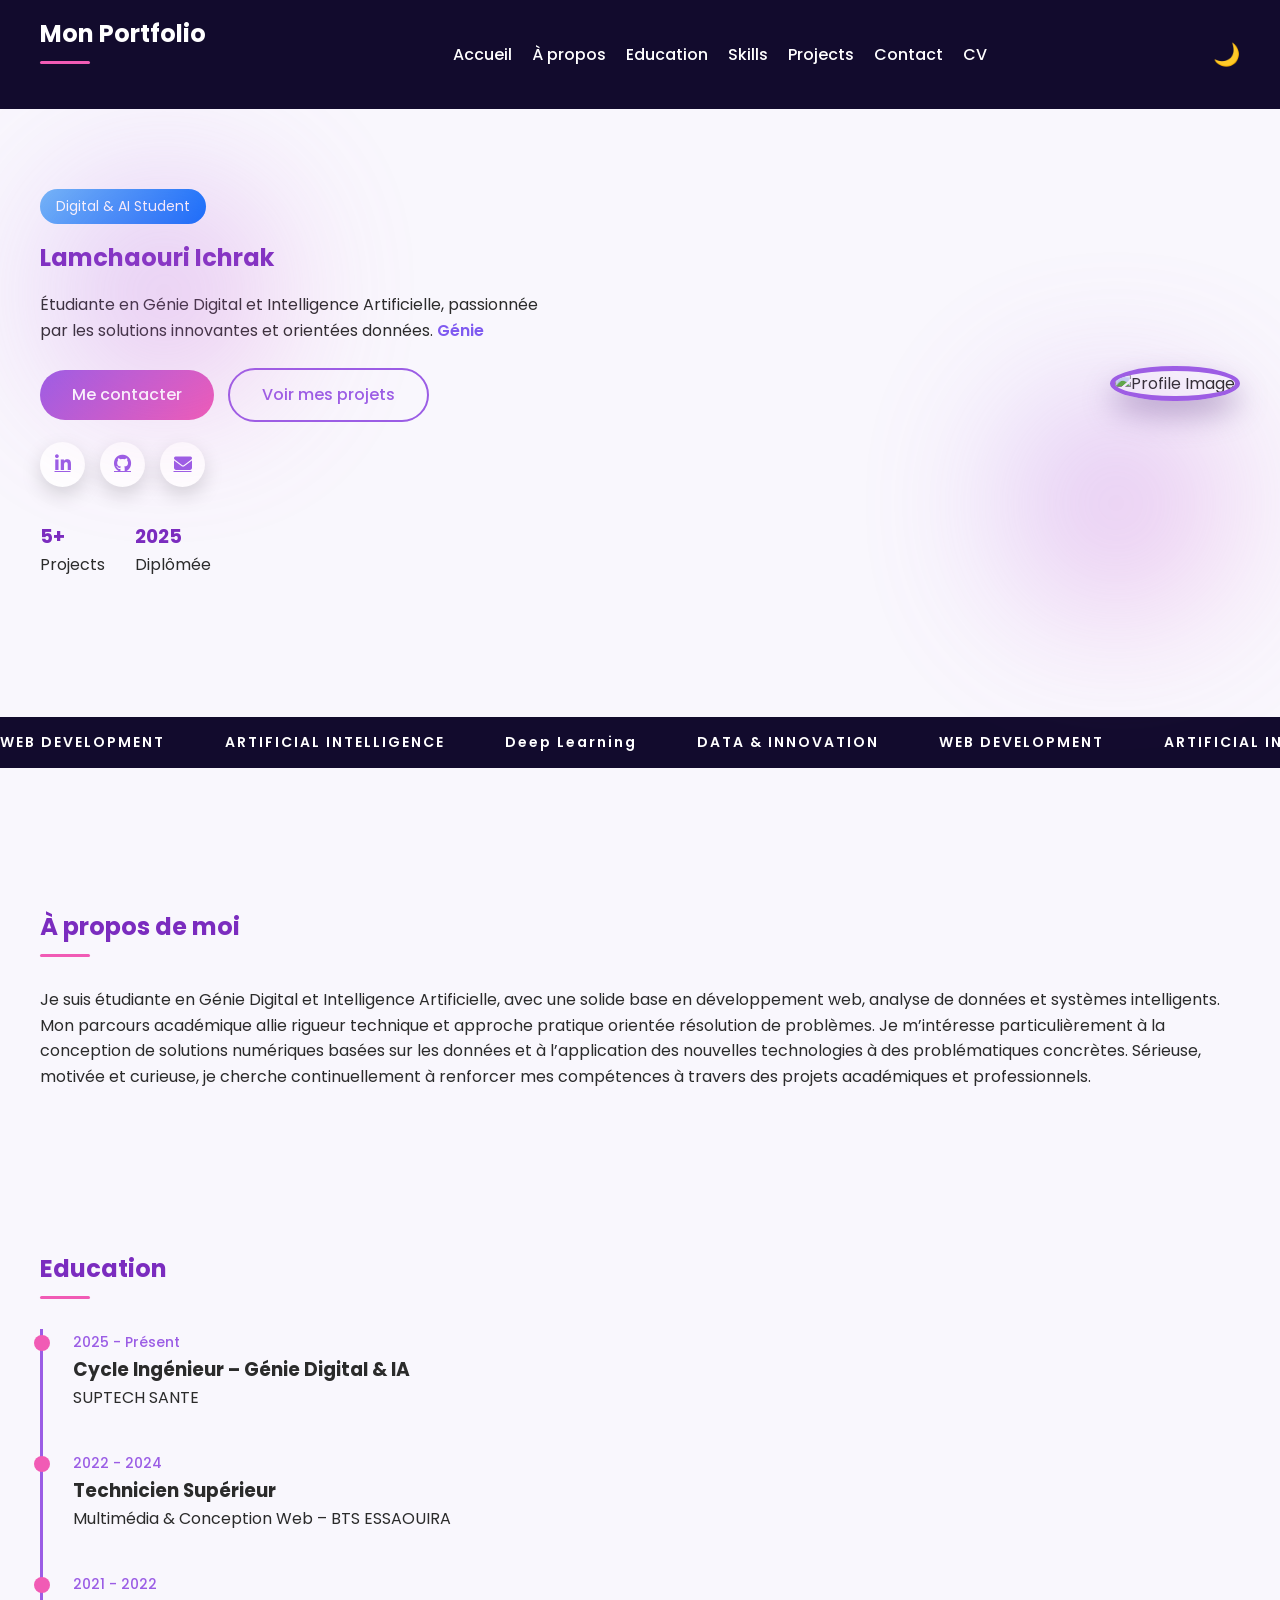
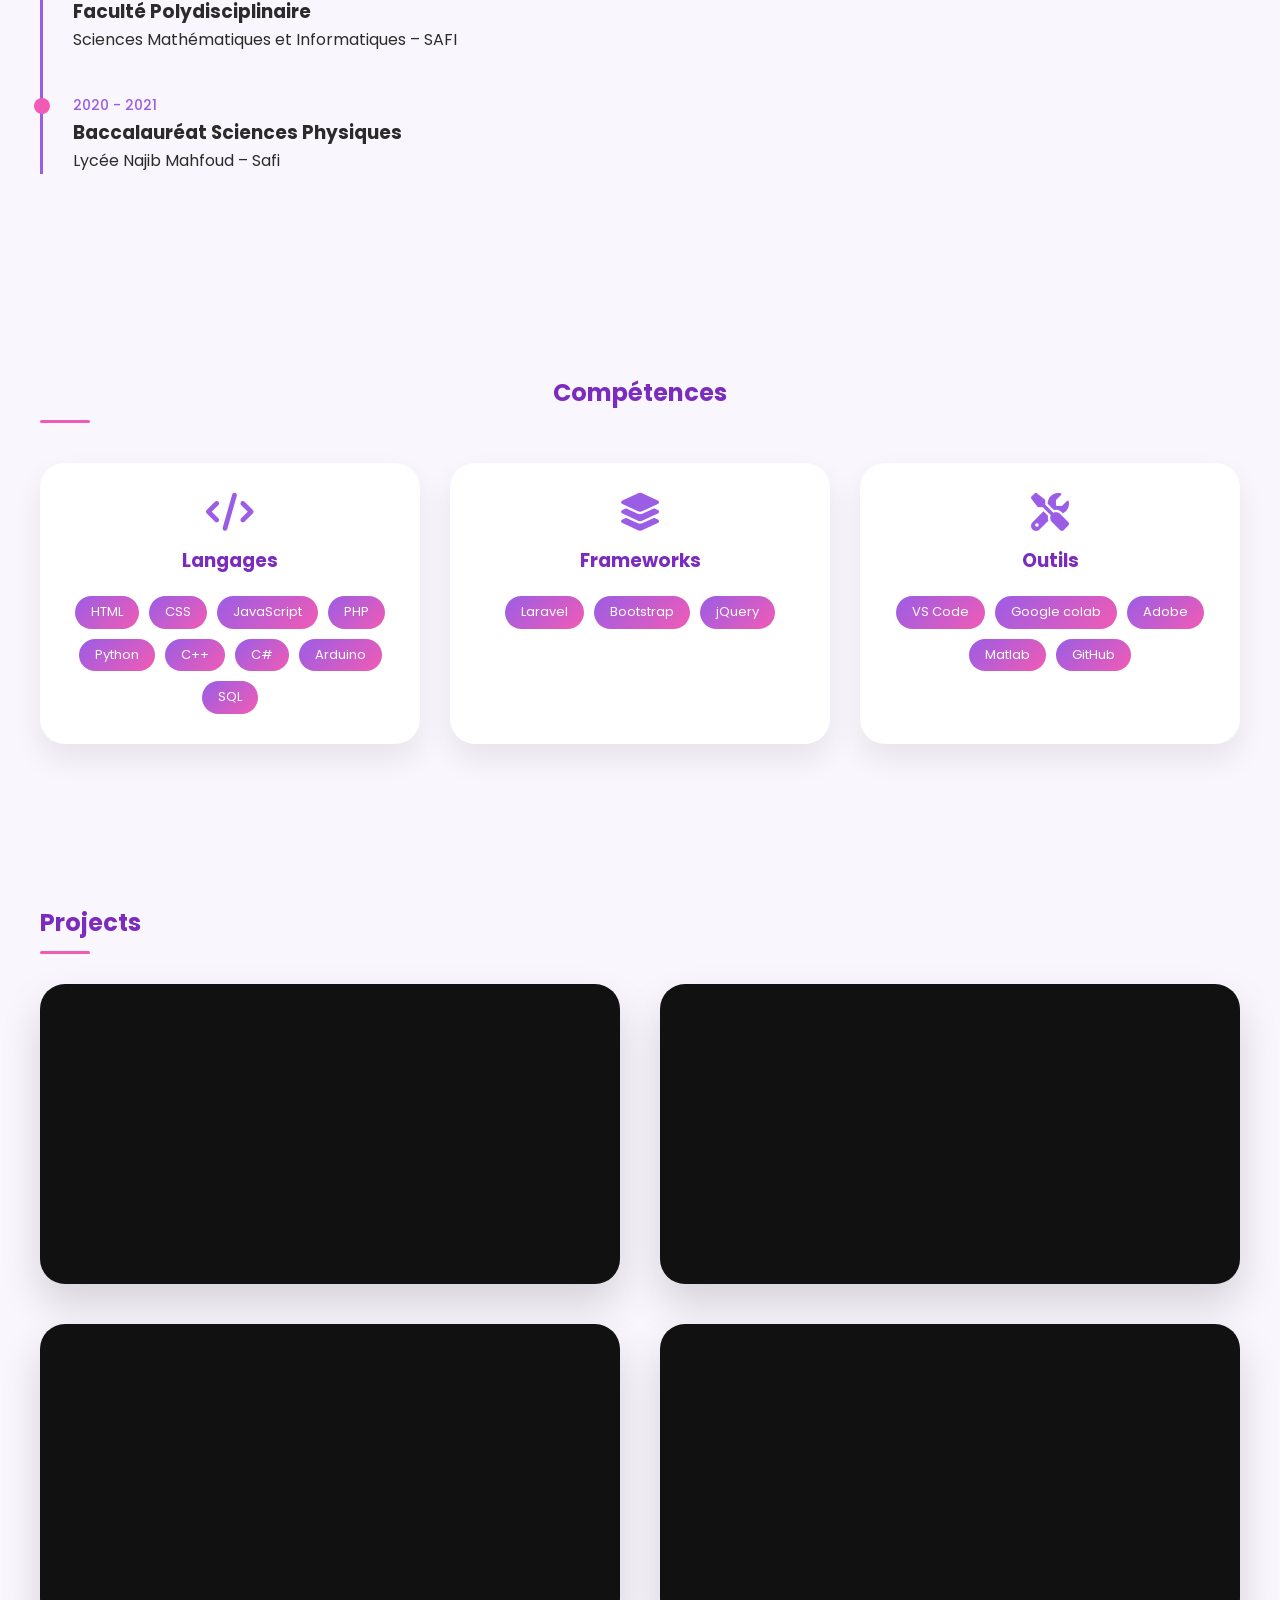
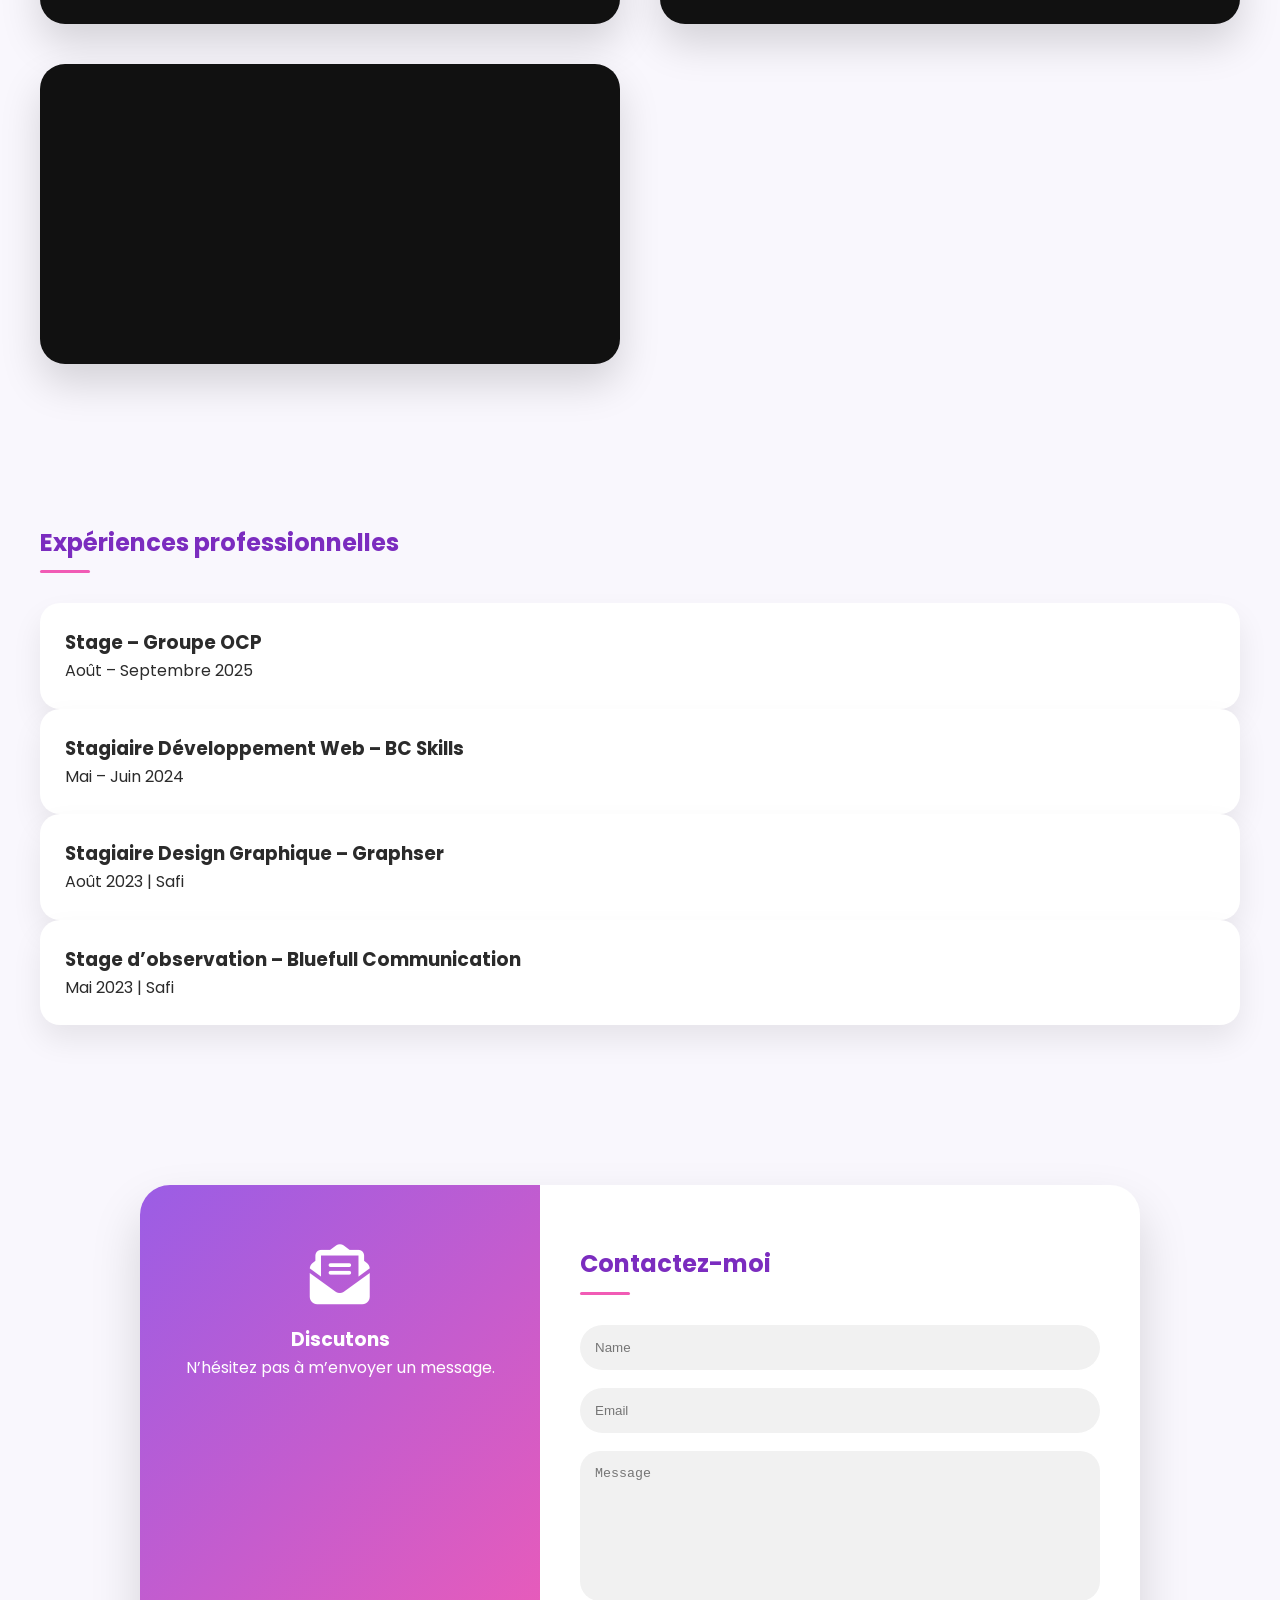
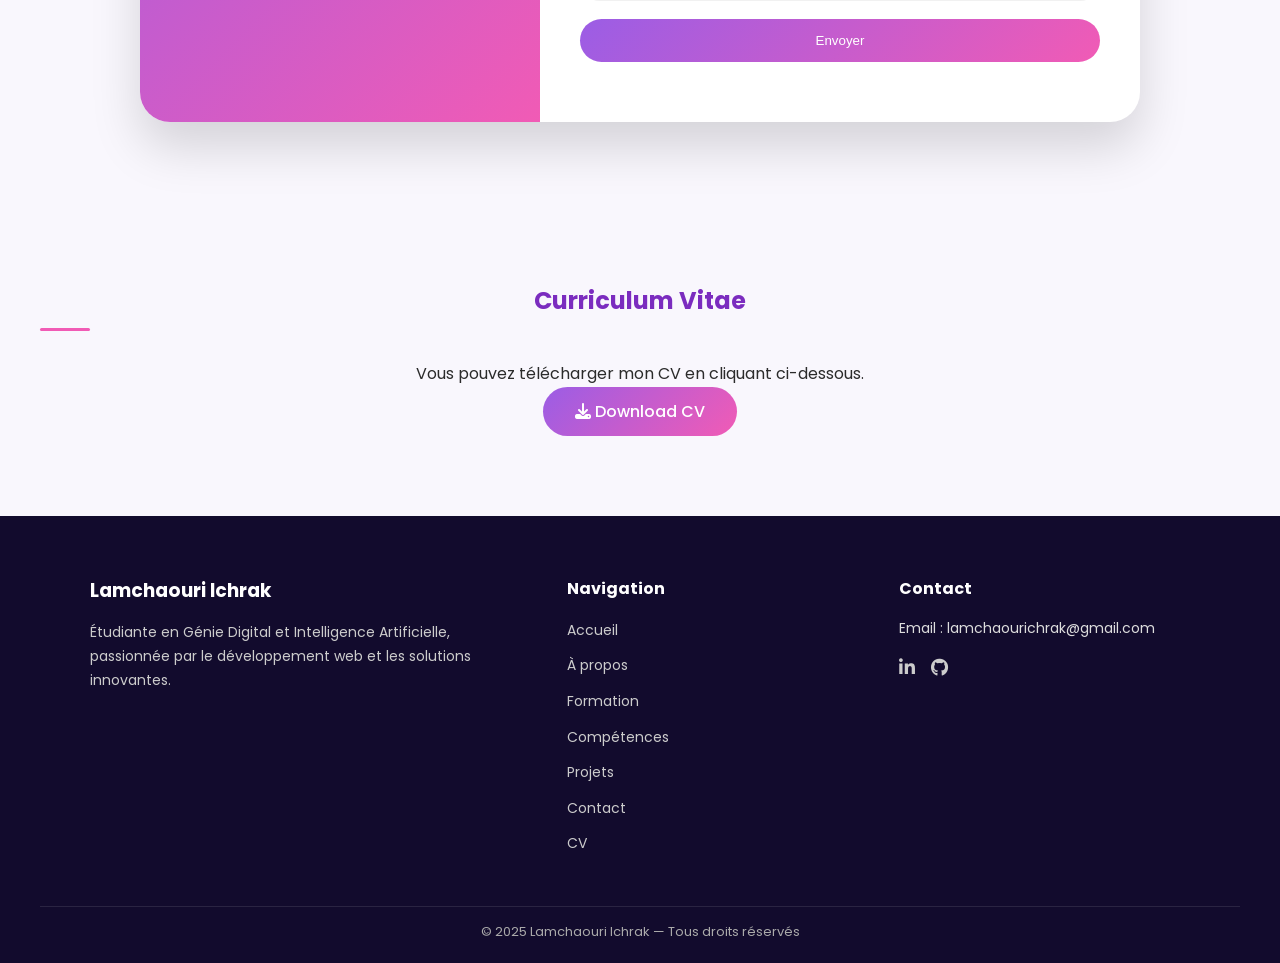
==== index.html @ ca6e7c21 "Add files via upload" ====
<!DOCTYPE html>
<html lang="en">
<head>
  <meta charset="UTF-8">
  <title>My Portfolio</title>

  <!-- Icons -->
  <link rel="stylesheet" href="https://cdnjs.cloudflare.com/ajax/libs/font-awesome/6.5.0/css/all.min.css">
  <link href="https://fonts.googleapis.com/css2?family=Poppins:wght@300;400;500;600&display=swap" rel="stylesheet">

  <!-- CSS -->
  <link rel="stylesheet" href="style.css">
</head>
<!-- LIGHTBOX -->
<div id="lightbox" class="lightbox">
  <div class="lightbox-content">

    <span class="close" onclick="closeLightbox()">×</span>

    <div class="nav left" onclick="prevImage()">❮</div>
    <img id="lightbox-img">
    <div class="nav right" onclick="nextImage()">❯</div>

  </div>
</div>

<body>

  <!-- NAVBAR -->
  <nav class="navbar">
    <h2 class="logo">Mon Portfolio</h2>
    <ul>
      <li><a href="#home">Accueil</a></li>
      <li><a href="#about">À propos</a></li>
      <li><a href="#education">Education</a></li>
      <li><a href="#skills">Skills</a></li>
      <li><a href="#projects">Projects</a></li>
      <li><a href="#contact">Contact</a></li>
      <li><a href="#cv">CV</a></li>

    </ul>
    <button id="theme-toggle" class="theme-btn">🌙</button>
  </nav>


  <!-- HOME -->

 <section id="home" class="home fade-in">
  <div class="home-text">
    <span class="badge">Digital & AI Student</span>
    <h1>Lamchaouri Ichrak</h1>
    <p>
      Étudiante en Génie Digital et Intelligence Artificielle,
      passionnée par les solutions innovantes et orientées données. 
       <span id="typing"></span>

    </p>

    <div class="home-actions">
      <a href="#contact" class="btn">Me contacter</a>
      <a href="#projects" class="btn outline">Voir mes projets</a>
    </div>
   


    <div class="home-socials">
  <a href="https://www.linkedin.com/in/ichrak-lamchaouri" target="_blank">
    <i class="fab fa-linkedin-in"></i>
  </a>
  <a href="https://github.com/USERNAME" target="_blank">
    <i class="fab fa-github"></i>
  </a>
  <a href="mailto:nonaleona65@gmail.com">
    <i class="fa-solid fa-envelope"></i>
  </a>

  <div class="bg-shape one"></div>
<div class="bg-shape two"></div>

</div>


 <div class="home-stats">
      <div>
        <h3 id="projectsCount">0</h3>
        <span>Projects</span>
      </div>
     
      <div>
        <h3 id="diplomaYear">—</h3>
        <span>Diplômée</span>
      </div>
    </div>
  </div>

  <div class="home-img">
    <img src="meee.jpeg" alt="Profile Image">
  </div>
</section>
 
<!-- SEPARATOR -->
<div class="section-separator">
  <div class="separator-track">
    <span>WEB DEVELOPMENT</span>
    <span>ARTIFICIAL INTELLIGENCE</span>
    <span>Deep Learning</span>
    <span>DATA & INNOVATION</span>

    <span>WEB DEVELOPMENT</span>
    <span>ARTIFICIAL INTELLIGENCE</span>
    <span>Deep Learning</span>
    <span>DATA & INNOVATION</span>
  </div>
</div>



  <!-- ABOUT -->
  <section id="about" class="fade-in">
    <h2>À propos de moi</h2>
    <p>
      Je suis étudiante en Génie Digital et Intelligence Artificielle,
       avec une solide base en développement web, analyse de données et
        systèmes intelligents. Mon parcours académique allie rigueur technique 
        et approche pratique orientée résolution de problèmes.
     Je m’intéresse particulièrement à la conception de solutions numériques 
     basées sur les données et à l’application des nouvelles technologies à des
      problématiques concrètes. Sérieuse, motivée et curieuse, je cherche 
      continuellement à renforcer mes compétences à travers des projets académiques et professionnels.
    </p>
  </section>

   <!-- education -->
<section id="education" class="fade-in">
  <h2>Education</h2>

  <div class="timeline">
    <div class="timeline-item">
      <span class="time">2025 - Présent</span>
      <h3>Cycle Ingénieur – Génie Digital & IA</h3>
      <p>  SUPTECH SANTE</p>
    </div>

    <div class="timeline-item">
      <span class="time">2022 - 2024</span>
      <h3>Technicien Supérieur</h3>
      <p>Multimédia & Conception Web – BTS ESSAOUIRA</p>
    </div>

    <div class="timeline-item">
      <span class="time">2021 - 2022</span>
      <h3>Faculté Polydisciplinaire</h3>
      <p>Sciences Mathématiques et Informatiques – SAFI</p>
    </div>

    <div class="timeline-item">
      <span class="time">2020 - 2021</span>
      <h3>Baccalauréat Sciences Physiques</h3>
      <p>Lycée Najib Mahfoud – Safi</p>
    </div>
  </div>
</section>

 <!-- skills -->

 <section id="skills" class="fade-in skills-section">
  <h2>Compétences</h2>

  <div class="skills-grid">

    <!-- LANGUAGES -->
    <div class="skill-card">
      <i class="fa-solid fa-code"></i>
      <h3>Langages</h3>
      <div class="skill-tags">
        <span>HTML</span>
        <span>CSS</span>
        <span>JavaScript</span>
        <span>PHP</span>
        <span>Python</span>
        <span>C++</span>
        <span>C#</span>
        <span>Arduino</span>
        <span>SQL</span>
        

      </div>
    </div>

    <!-- FRAMEWORKS -->
    <div class="skill-card">
      <i class="fa-solid fa-layer-group"></i>
      <h3>Frameworks</h3>
      <div class="skill-tags">
        <span>Laravel</span>
        <span>Bootstrap</span>
        <span>jQuery</span>
      </div>
    </div>

    <!-- TOOLS -->
    <div class="skill-card">
      <i class="fa-solid fa-screwdriver-wrench"></i>
      <h3>Outils</h3>
      <div class="skill-tags">
        <span>VS Code</span>
        <span>Google colab</span>
        <span>Adobe</span>
        <span>Matlab</span>
        <span>GitHub</span>
      </div>
    </div>


  </div>
</section>




  <!-- PROJECTS -->
<section id="projects" class="fade-in">
  <h2>Projects</h2>

  <div class="projects-grid">

    <!-- PROJECT 1 -->
    <div class="project-card-img" style="background-image: url('po1.PNG');">
      <div class="project-overlay">
        <div class="project-desc">
          <h3>Portfolio Website</h3>
          <p>Site personnel pour présenter mes projets et compétences.</p>
        </div>


    <button onclick="openLightbox([
  'po2.PNG',
  'po3.PNG',
  'po4.PNG',
  'po5.PNG',
  'po6.PNG',
  'po7.PNG',
  'po8.PNG',
   'po9.PNG'
])">Savoir plus</button>
        <div class="project-tech">
          <span>HTML</span><span>CSS</span><span>JavaScript</span>
        </div>
      </div>
    </div>

    <!-- PROJECT 2 -->
    <div class="project-card-img" style="background-image: url('zo1.PNG');">
      <div class="project-overlay">
        <div class="project-desc">
          <h3>site web pour Espace pro-animaux</h3>
          <p>Developpement d’un site web pour Espace pro-animaux.</p>
        </div>


    <button onclick="openLightbox([
  'logo-zoocare-A4.png',
  'carte visite.png',
  'photo1719321202.jpg',
  'panier1.jpg',
  'panier2.jpg',
  'panier3.jpg',
  'zo2.PNG',
  'zo3.PNG',
  'zo4.PNG',
  'zo5.PNG',
  'zo6.PNG',
  'zo7.PNG',
  'zo8.PNG',
  'zo9.PNG',
  'zo10.PNG',
 
])">Savoir plus</button>
        <div class="project-tech">
          <span>JavaScript</span><span>HTML</span><span>CSS</span><span>SQL</span>
        </div>
      </div>
    </div>

   <!-- PROJECT 3 -->
<div class="project-card-img" style="background-image: url('home1.JPG');">

  <div class="project-overlay">
    <div class="project-desc">
      <h3>Site Web de Poterie</h3>
      <p>Site e-commerce artisanal développé lors d’un stage.</p>
    </div>

    <button onclick="openLightbox([
  'home5.JPG',
  'cart.JPG',
  'home3.JPG',
  'about2.JPG',
  'p3.JPG'
])">Savoir plus</button>

    <div class="project-tech">
      <span>HTML</span><span>CSS</span><span>JavaScript</span>
      <span>Laravel</span><span>MySQL</span><span>Bootstrap</span>
    </div>
  </div>

  

</div>
  <!-- PROJECT 5 -->
    <div class="project-card-img" style="background-image: url('addd.jpg');">
      <div class="project-overlay">
        <div class="project-desc">
          <h3>AI Project</h3>
          <p>Classification de la Maladie d’Alzheimer à l’aide du Deep Learning</p>
        </div>

          <button onclick="openLightbox([
  '4.PNG',
  'ad2.png',
  'ad3.jpg',
  '41.PNG',
  '43.PNG',
    '50.PNG',


])">Savoir plus</button>

        <div class="project-tech">
          <span>Python</span><span>TensorFlow</span><span>Keras</span><span>ResNet50</span>
          <span>Google Colab</span>
        </div>
      </div>
    </div>



    <!-- PROJECT 4 -->
    <div class="project-card-img" style="background-image: url('WhatsApp Image 2026-01-02 at 20.21.33.jpeg');">
      <div class="project-overlay">
        <div class="project-desc">
          <h3>Site web skin-care </h3>
          <p>Création de supports visuels et branding.</p>
        </div>


    <button onclick="openLightbox([
  'WhatsApp Image 2026-01-02 at 20.22.42.jpeg',
  'WhatsApp Image 2026-01-02 at 20.23.20.jpeg'
])">Savoir plus</button>
        <div class="project-tech">
          <span>HTML</span><span>CSS</span><span>JavaScript</span><span>SQL</span><span>PHP</span>
        </div>
      </div>
    </div>

  

</section>




<!-- EXPERIENCE -->
<section id="experience" class="fade-in">
  <h2>Expériences professionnelles</h2>

  <div class="project-card">
    <h3>Stage – Groupe OCP</h3>
    <span>Août – Septembre 2025</span>
  </div>

  <div class="project-card">
    <h3>Stagiaire Développement Web – BC Skills</h3>
    <span>Mai – Juin 2024</span>
  </div>

  <div class="project-card">
    <h3>Stagiaire Design Graphique – Graphser</h3>
    <span>Août 2023 | Safi</span>
  </div>

  <div class="project-card">
    <h3>Stage d’observation – Bluefull Communication</h3>
    <span>Mai 2023 | Safi</span>
  </div>
</section>




  <!-- CONTACT -->
<section id="contact" class="fade-in contact-wrapper">
  <div class="contact-card">

    <!-- LEFT SIDE -->
    <div class="contact-left">
      <i class="fa-solid fa-envelope-open-text"></i>
      <h3>Discutons</h3>
      <p>N’hésitez pas à m’envoyer un message.</p>
    </div>

    <!-- RIGHT SIDE -->
    <div class="contact-right">
      <h2>Contactez-moi</h2>

      <form id="contactForm">
        <input type="text" placeholder="Name" required>
        <input type="email" placeholder="Email" required>
        <textarea placeholder="Message" required></textarea>
        <button type="submit">Envoyer</button>
      </form>
    </div>

  </div>
</section>

<!-- CUSTOM ALERT -->
<div id="customAlert" class="alert-overlay">
  <div class="alert-box">
    <i class="fa-solid fa-circle-check"></i>
    <h3>Message envoyé</h3>
    <p>Votre message a été envoyé avec succès.</p>
    <button id="closeAlert">OK</button>
  </div>
</div>

<!-- CV -->
<section id="cv" class="fade-in cv-section">
  <h2>Curriculum Vitae</h2>
  <p>Vous pouvez télécharger mon CV en cliquant ci-dessous.</p>

  <a href="lamchaouri-1.pdf" download class="btn">
    <i class="fa-solid fa-download"></i> Download CV
  </a>
</section>


<footer class="footer">
  <div class="footer-container">

    <!-- LEFT -->
    <div class="footer-about">
      <h3>Lamchaouri Ichrak</h3>
      <p>
        Étudiante en Génie Digital et Intelligence Artificielle,
        passionnée par le développement web et les solutions innovantes.
      </p>
    </div>

    <!-- CENTER : NAV LINKS -->
    <div class="footer-links">
      <h4>Navigation</h4>
      <ul>
        <li><a href="#home">Accueil</a></li>
        <li><a href="#about">À propos</a></li>
        <li><a href="#education">Formation</a></li>
        <li><a href="#skills">Compétences</a></li>
        <li><a href="#projects">Projets</a></li>
        <li><a href="#contact">Contact</a></li>
        <li><a href="#cv">CV</a></li>
      </ul>
    </div>

    <!-- RIGHT -->
    <div class="footer-contact">
      <h4>Contact</h4>
      <p>Email : lamchaourichrak@gmail.com</p>

      <div class="footer-socials">
        <a href="https://www.linkedin.com/in/ichrak-lamchaouri"><i class="fab fa-linkedin-in"></i></a>
        <a href="#"><i class="fab fa-github"></i></a>
      </div>
    </div>

  </div>

  <div class="footer-bottom">
    <p>© 2025 Lamchaouri Ichrak — Tous droits réservés</p>
  </div>
</footer>




  <script src="script.js"></script>
</body>
</html>
---- style.css ----
:root {
  --purple: #9b5de5;
  --dark-purple: #7b2cbf;
  --pink: #f15bb5;
  --bg: #f9f7fd;
  --card: #ffffff;
  --text: #2b2b2b;
}
body.dark {
  --bg: #1d1831;
  --card: #251f3f;
  --text: #eae6ff;
  --purple: #b692ff;
  --dark-purple: #c6bfe0;
  --pink: #cf75b6;
}

.theme-btn {
  background: transparent;
  border: none;
  font-size: 22px;
  cursor: pointer;
  color: white;
  transition: transform 0.3s;
}

.theme-btn:hover {
  transform: rotate(20deg);
}


/* RESET */
* {
  margin: 0;
  padding: 0;
  box-sizing: border-box;
}

body {
  font-family: 'Poppins', sans-serif;
  background-color: var(--bg);
  color: var(--text);
  line-height: 1.6;
   transition: background-color 0.4s, color 0.4s;
}

/* NAVBAR */
.navbar {
  position: sticky;
  top: 0;
  z-index: 100;
  background: #120b2d;
  display: flex;
  justify-content: space-between;
  align-items: center;
  padding: 15px 40px;
}

.logo {
  color: white;
}

.navbar ul {
  list-style: none;
  display: flex;
}

.navbar li {
  margin-left: 20px;
}

.navbar a {
  color: white;
  text-decoration: none;
  font-weight: 500;
  position: relative;
}

.navbar a::after {
  content: "";
  position: absolute;
  left: 0;
  bottom: -6px;
  width: 0;
  height: 2px;
  background: var(--pink);
  transition: 0.3s;
}

.navbar a:hover::after {
  width: 100%;
}

/* SECTIONS */
section {
  padding: 80px 40px;
  margin: auto;
  max-width: 1300px;

}

h2 {
  color: var(--dark-purple);
  margin-bottom: 30px;
}

h2::after {
  content: "";
  width: 50px;
  height: 3px;
  background: var(--pink);
  display: block;
  margin-top: 8px;
  border-radius: 10px;
}

/* HOME */
.home {
  display: flex;
  align-items: center;
  justify-content: space-between;
  gap: 50px;
}


.badge {
  display: inline-block;
  padding: 6px 16px;
  border-radius: 20px;
  background: linear-gradient(135deg, #74b8f8, #006eff);
  color: #fff;
  font-size: 14px;
  margin-bottom: 15px;
  animation: pulse 2s infinite;
}

.home-text h1 {
  color: var(--dark-purple);
  margin-bottom: 15px;
}

.home-text p {
  max-width: 500px;
}

.home-actions {
  margin-top: 25px;
}

.btn {
  display: inline-block;
  padding: 12px 32px;
  background: linear-gradient(135deg, var(--purple), var(--pink));
  color: white;
  border-radius: 30px;
  text-decoration: none;
  font-weight: 500;
  transition: 0.3s;
}

.btn:hover {
  opacity: 0.9;
}

.btn.outline {
  background: transparent;
  border: 2px solid var(--purple);
  color: var(--purple);
  margin-left: 10px;
}

.home-stats {
  display: flex;
  gap: 30px;
  margin-top: 35px;
}

.home-stats h3 {
  color: var(--dark-purple);
}

.home-img img {
  width: 300px;
  border-radius: 50%;
  border: 5px solid var(--purple);
  box-shadow: 0 15px 30px rgba(94, 62, 133, 0.4);
}



@keyframes pulse {
  0% { box-shadow: 0 0 0 0 rgba(127,90,240,0.6); }
  100% { box-shadow: 0 0 0 12px rgba(127,90,240,0); }
}

#typing {
  color: #7f5af0;
  font-weight: 600;
}


.bg-shape {
  position: absolute;
  width: 200px;
  height: 200px;
  background: linear-gradient(135deg, #7f5af0, #ff6ac1);
  border-radius: 50%;
  filter: blur(80px);
  opacity: 0.4;
  animation: float 6s ease-in-out infinite;
}

.bg-shape.one {
  top: 15%;
  left: 5%;
}

.bg-shape.two {
  bottom: 10%;
  right: 5%;
}

@keyframes float {
  0% { transform: translateY(0); }
  50% { transform: translateY(-20px); }
  100% { transform: translateY(0); }
}




.section-separator {
  width: 100%;
  overflow: hidden;
  background: #120b2d;
  padding: 14px 0;
  margin: 60px 0;
}

.separator-track {
  display: flex;
  gap: 60px;
  width: max-content;
  animation: scrollText 18s linear infinite;
}

.separator-track span {
  color: #fff;
  font-weight: 600;
  letter-spacing: 2px;
  font-size: 14px;
  white-space: nowrap;
}

@keyframes scrollText {
  from {
    transform: translateX(0);
  }
  to {
    transform: translateX(-50%);
  }
}



/* HOME SOCIALS */
.home-socials {
  display: flex;
  gap: 15px;
  margin: 20px 0 30px;
}

.home-socials a {
  width: 45px;
  height: 45px;
  background: white;
  color: var(--purple);
  display: flex;
  align-items: center;
  justify-content: center;
  border-radius: 50%;
  font-size: 18px;
  box-shadow: 0 8px 20px rgba(0,0,0,0.15);
  transition: 0.3s ease;
}

.home-socials a:hover {
  background: linear-gradient(135deg, var(--purple), var(--pink));
  color: white;
  transform: translateY(-5px);
}


/* TIMELINE (EDUCATION) */
.timeline {
  border-left: 3px solid var(--purple);
  padding-left: 30px;
}

.timeline-item {
  margin-bottom: 40px;
  position: relative;
}

.timeline-item::before {
  content: "";
  position: absolute;
  left: -39px;
  top: 6px;
  width: 16px;
  height: 16px;
  background: var(--pink);
  border-radius: 50%;
}

.time {
  font-size: 14px;
  color: var(--purple);
  font-weight: 500;
}

/* SKILLS */
.skill {
  margin-bottom: 25px;
}

.skill span {
  font-weight: 500;
}

.bar {
  background: #eee;
  height: 12px;
  border-radius: 20px;
  overflow: hidden;
  margin-top: 8px;
}

.progress {
  height: 100%;
  background: linear-gradient(135deg, var(--purple), var(--pink));
}

.progress.html { width: 90%; }
.progress.css { width: 85%; }
.progress.js { width: 70%; }







/* LIGHTBOX */
.lightbox {
  position: fixed;
  inset: 0;
  background: rgba(0,0,0,0.8);
  display: none;
  justify-content: center;
  align-items: center;
  z-index: 9999;
}

.lightbox * {
  pointer-events: auto;
}

.lightbox-content {
  background: transparent;
  position: fixed;
}

.lightbox img {
  max-width: 70vw;     
  max-height: 70vh;
  border-radius: 12px;
}

.lightbox .close {
  position: absolute;
  top: -90px;
  right: 0;
  font-size: 60px;
  color: #fff;
  cursor: pointer;
}

.lightbox .nav {
  position: absolute;
  top: 50%;
  transform: translateY(-50%);
  font-size: 60px;
  color: #fff;
  cursor: pointer;
  user-select: none;
}

.lightbox .nav.left { left: -80px; }
.lightbox .nav.right { right: -80px; }




/* SKILLS MODERN */
.skills-section {
  text-align: center;
}

.skills-grid {
  display: grid;
  grid-template-columns: repeat(auto-fit, minmax(220px, 1fr));
  gap: 30px;
  margin-top: 40px;
}

.skill-card {
  background: white;
  padding: 30px 25px;
  border-radius: 25px;
  box-shadow: 0 15px 30px rgba(0,0,0,0.08);
  transition: 0.3s ease;
}

.skill-card:hover {
  transform: translateY(-10px);
  box-shadow: 0 20px 40px rgba(155,93,229,0.25);
}

.skill-card i {
  font-size: 38px;
  color: var(--purple);
  margin-bottom: 15px;
}

.skill-card h3 {
  margin-bottom: 20px;
  color: var(--dark-purple);
}

.skill-tags {
  display: flex;
  flex-wrap: wrap;
  justify-content: center;
  gap: 10px;
}

.skill-tags span {
  background: linear-gradient(135deg, var(--purple), var(--pink));
  color: white;
  padding: 6px 16px;
  border-radius: 20px;
  font-size: 13px;
}










/* PROJECTS */
.projects-grid {
  display: grid;
  grid-template-columns: repeat(auto-fit, minmax(250px, 1fr));
  gap: 25px;
}

.project-card {
  background: var(--card);
  padding: 25px;
  border-radius: 20px;
  box-shadow: 0 15px 30px rgba(0,0,0,0.08);
  transition: 0.3s;
}

.project-card:hover {
  transform: translateY(-10px);
  box-shadow: 0 20px 35px rgba(155,93,229,0.35);
}

/* CONTACT */
.contact-wrapper {
  display: flex;
  justify-content: center;
}

.contact-card {
  display: flex;
  width: 100%;
  max-width: 1000px;
  background: white;
  border-radius: 30px;
  overflow: hidden;
  box-shadow: 0 25px 50px rgba(0,0,0,0.15);
}

.contact-left {
  width: 40%;
  background: linear-gradient(135deg, var(--purple), var(--pink));
  color: white;
  padding: 60px 30px;
  text-align: center;
}

.contact-left i {
  font-size: 60px;
  margin-bottom: 20px;
}

.contact-right {
  width: 60%;
  padding: 60px 40px;
}

.contact-right form {
  display: flex;
  flex-direction: column;
}

.contact-right input,
.contact-right textarea {
  margin-bottom: 18px;
  padding: 15px;
  border-radius: 30px;
  border: none;
  background: #f1f1f1;
  outline: none;
}

.contact-right textarea {
  height: 150px;
  resize: none;
  border-radius: 20px;
}

.contact-right button {
  background: linear-gradient(135deg, var(--purple), var(--pink));
  color: white;
  border: none;
  padding: 14px;
  border-radius: 30px;
  cursor: pointer;
}

/* ALERT */
.alert-overlay {
  position: fixed;
  inset: 0;
  background: rgba(20,10,40,0.8);
  display: flex;
  justify-content: center;
  align-items: center;
  visibility: hidden;
  opacity: 0;
  transition: 0.3s;
}

.alert-overlay.show {
  visibility: visible;
  opacity: 1;
}

.alert-box {
  background: white;
  padding: 40px;
  border-radius: 25px;
  text-align: center;
  animation: scaleUp 0.4s ease;
}

@keyframes scaleUp {
  from { transform: scale(0.7); opacity: 0; }
  to { transform: scale(1); opacity: 1; }
}

/* CV */
.cv-section {
  text-align: center;
}

/* FOOTER */
/* FOOTER */
.footer {
  background: #120b2d;
  color: #ddd;
  padding: 60px 40px 20px;
}

.footer-container {
  max-width: 1100px;
  margin: auto;
  display: grid;
  grid-template-columns: 1.5fr 1fr 1fr;
  gap: 40px;
}

/* LEFT */
.footer-about h3 {
  color: white;
  margin-bottom: 15px;
}

.footer-about p {
  font-size: 14px;
  line-height: 1.7;
  color: #ccc;
}

/* LINKS */
.footer-links h4,
.footer-contact h4 {
  color: white;
  margin-bottom: 15px;
}

.footer-links ul {
  list-style: none;
}

.footer-links li {
  margin-bottom: 10px;
}

.footer-links a {
  color: #ccc;
  text-decoration: none;
  font-size: 14px;
  transition: 0.3s;
}

.footer-links a:hover {
  color: var(--pink);
}

/* CONTACT */
.footer-contact p {
  font-size: 14px;
  margin-bottom: 15px;
}

.footer-socials a {
  display: inline-block;
  margin-right: 12px;
  font-size: 18px;
  color: #ccc;
  transition: 0.3s;
}

.footer-socials a:hover {
  color: var(--pink);
}

/* BOTTOM */
.footer-bottom {
  border-top: 1px solid rgba(255,255,255,0.1);
  margin-top: 40px;
  padding-top: 15px;
  text-align: center;
  font-size: 13px;
  color: #aaa;
}

/* RESPONSIVE */
@media (max-width: 768px) {
  .footer-container {
    grid-template-columns: 1fr;
    text-align: center;
  }

  .footer-socials {
    margin-top: 10px;
  }
}

/* FADE */
.fade-in {
  opacity: 0;
  transform: translateY(30px);
  transition: 1s;
}

.fade-in.show {
  opacity: 1;
  transform: translateY(0);
}


/* PROJECTS WITH IMAGE */
/* PROJECT GRID */
.projects-grid {
  display: grid;
  grid-template-columns: repeat(2, 1fr);
  gap: 40px;
}

/* PROJECT CARD */
.project-card-img {
  height: 300px;
  width: 100%;
  border-radius: 25px;

  background-size: contain;
  background-repeat: no-repeat;
  background-position: center;
  background-color: #111;

  position: relative;
  overflow: hidden;
  box-shadow: 0 20px 40px rgba(0,0,0,0.15);
}

/* OVERLAY */
.project-overlay {
  position: absolute;
  inset: 0;
  background: linear-gradient(
    to bottom,
    rgba(18, 11, 45, 0.75),
    rgba(10, 5, 30, 0.9)
  );

  opacity: 0;
  transition: 0.4s ease;
  color: white;
}

/* SHOW OVERLAY */
.project-card-img:hover .project-overlay {
  opacity: 1;
}

/* DESCRIPTION (TOP) */
.project-desc {
  position: absolute;
  top: -120px;
  left: 0;
  right: 0;
  padding: 25px;
  text-align: center;
  transition: 0.5s ease;
}

.project-desc h3 {
  margin-bottom: 8px;
}

.project-desc p {
  font-size: 14px;
  opacity: 0.9;
}

/* TECHNOLOGIES (BOTTOM) */
.project-tech {
  position: absolute;
  bottom: -120px;
  left: 0;
  right: 0;
  display: flex;
  justify-content: center;
  flex-wrap: wrap;
  gap: 10px;
  padding: 20px;
  transition: 0.5s ease;
}

.project-tech span {
  background: linear-gradient(135deg, var(--purple), var(--pink));
  padding: 6px 14px;
  border-radius: 20px;
  font-size: 12px;
}

/* BUTTON CENTER */
.project-overlay button {
  position: absolute;
  top: 50%;
  left: 50%;
  transform: translate(-50%, -50%);
  padding: 10px 28px;
  border: none;
  border-radius: 25px;
  background: linear-gradient(135deg, var(--purple), var(--pink));
  color: white;
  cursor: pointer;
  font-size: 14px;
}

/* HOVER ANIMATIONS */
.project-card-img:hover .project-desc {
  top: 25px;
}

.project-card-img:hover .project-tech {
  bottom: 25px;
}
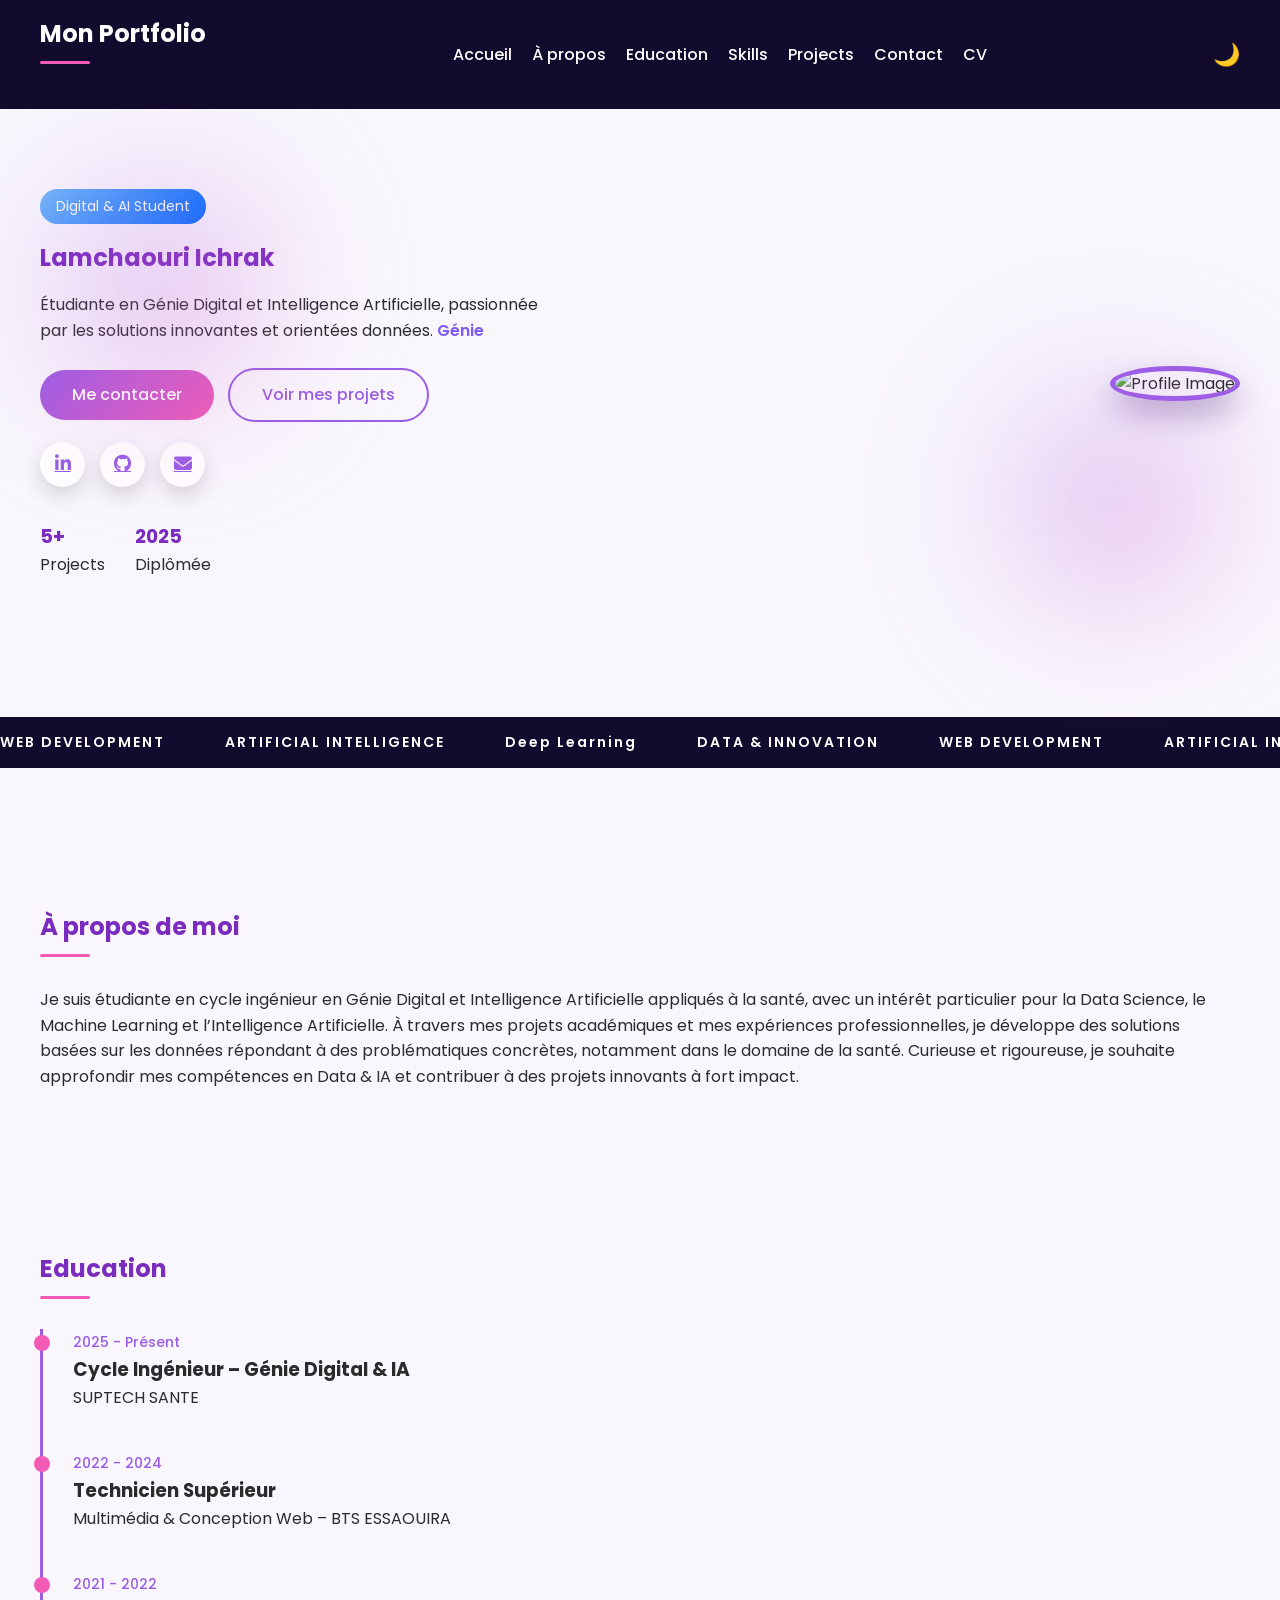
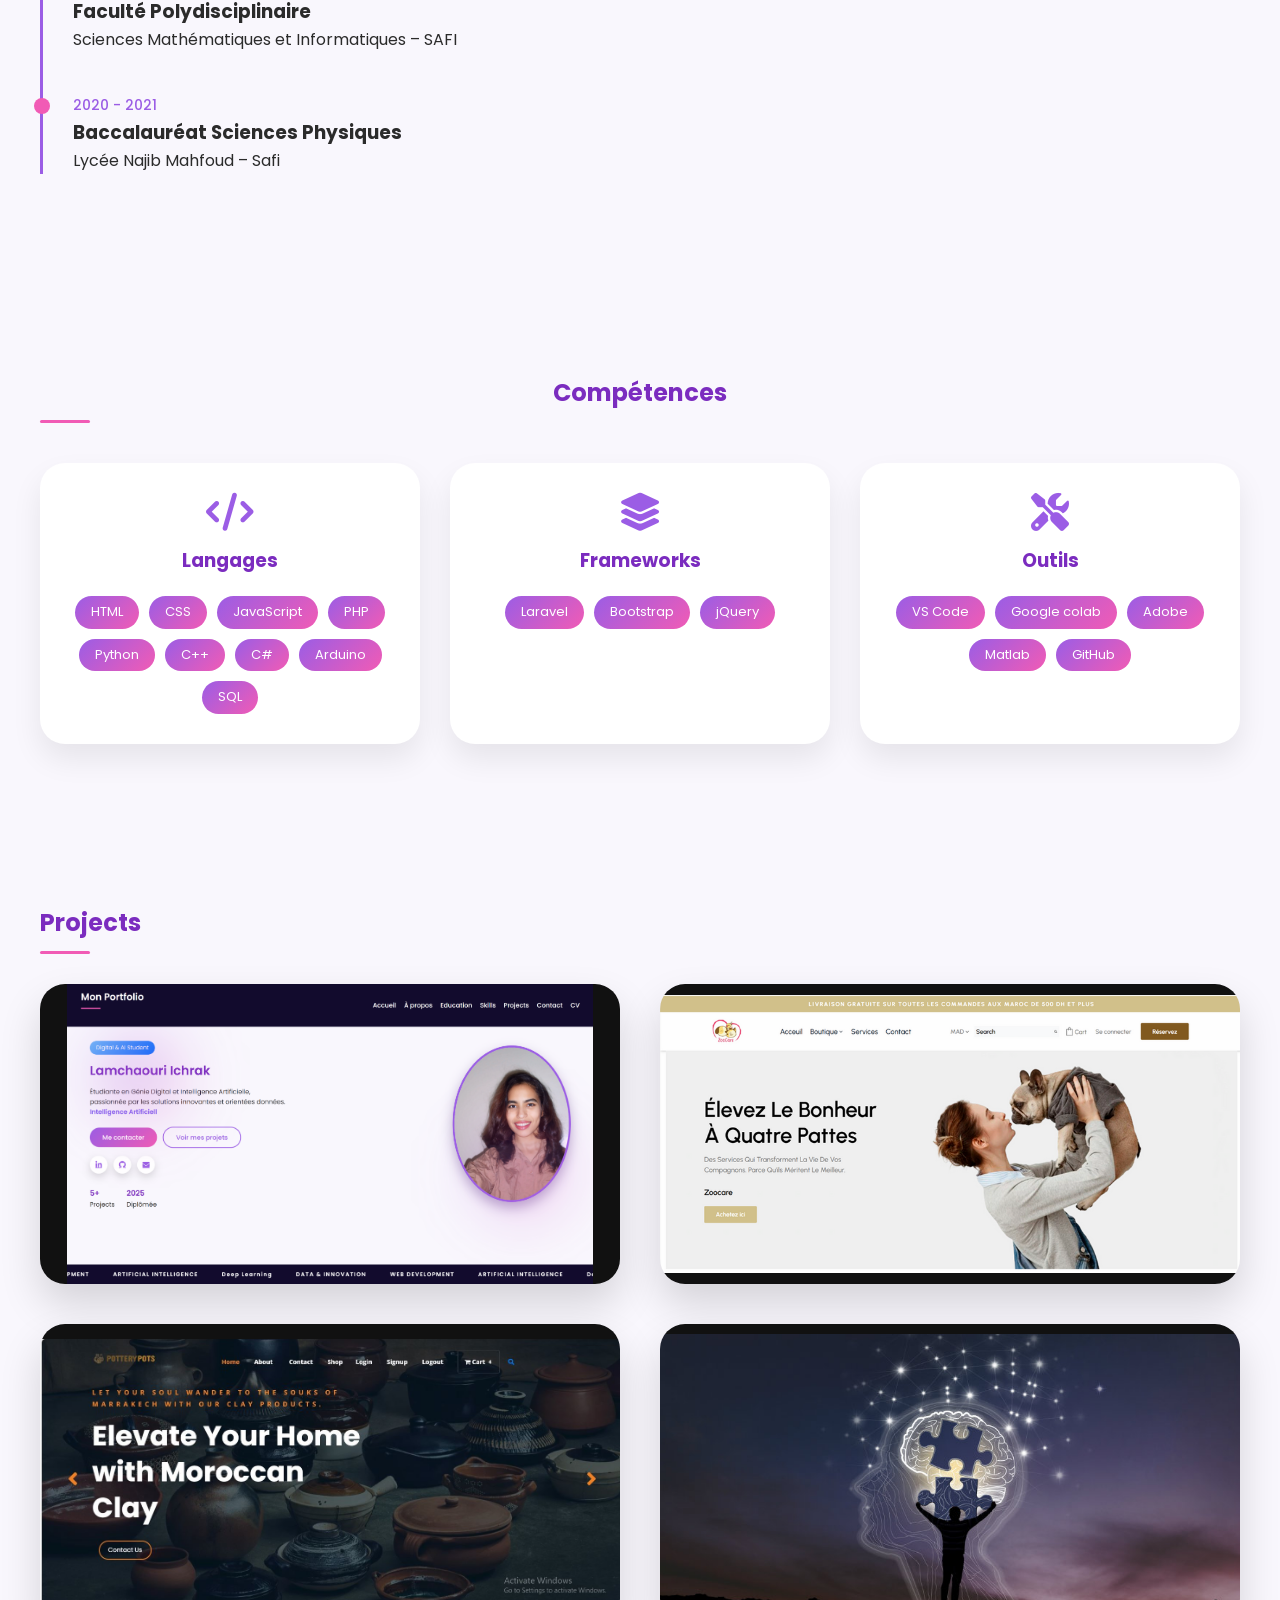
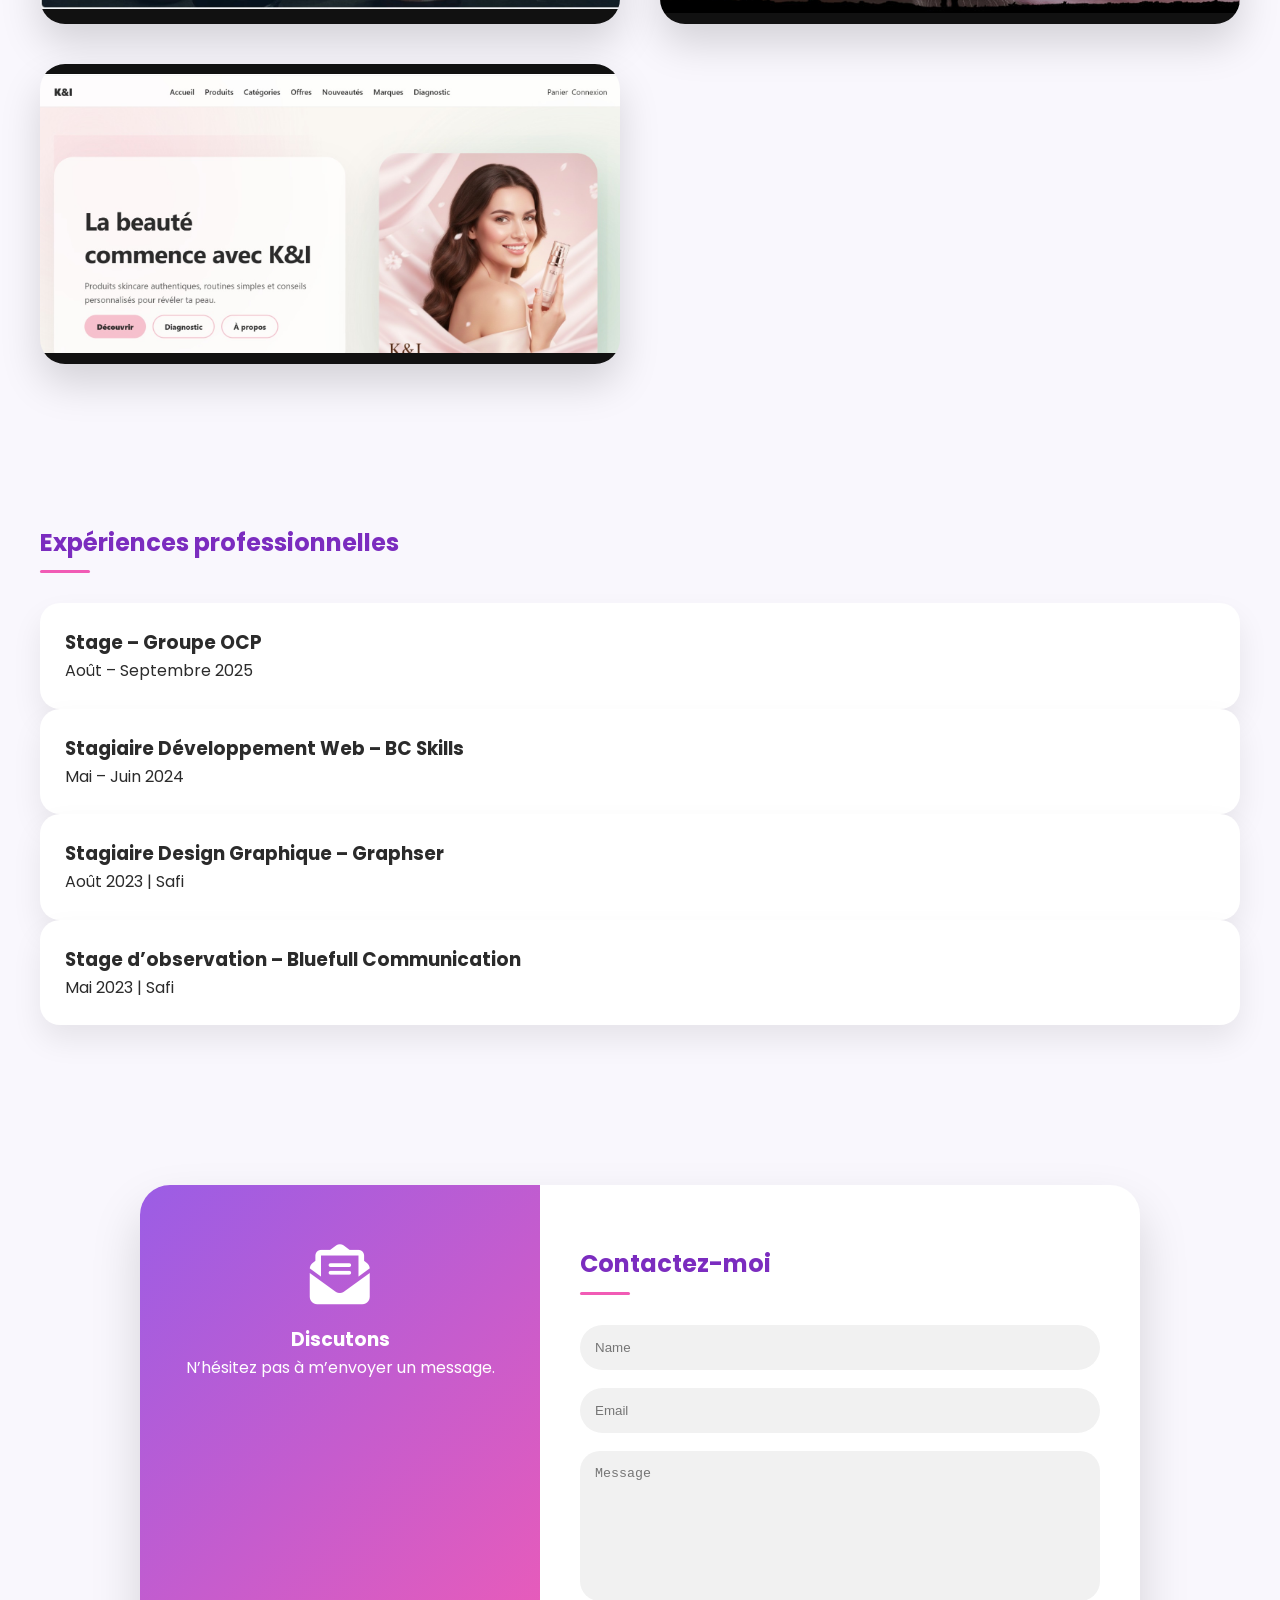
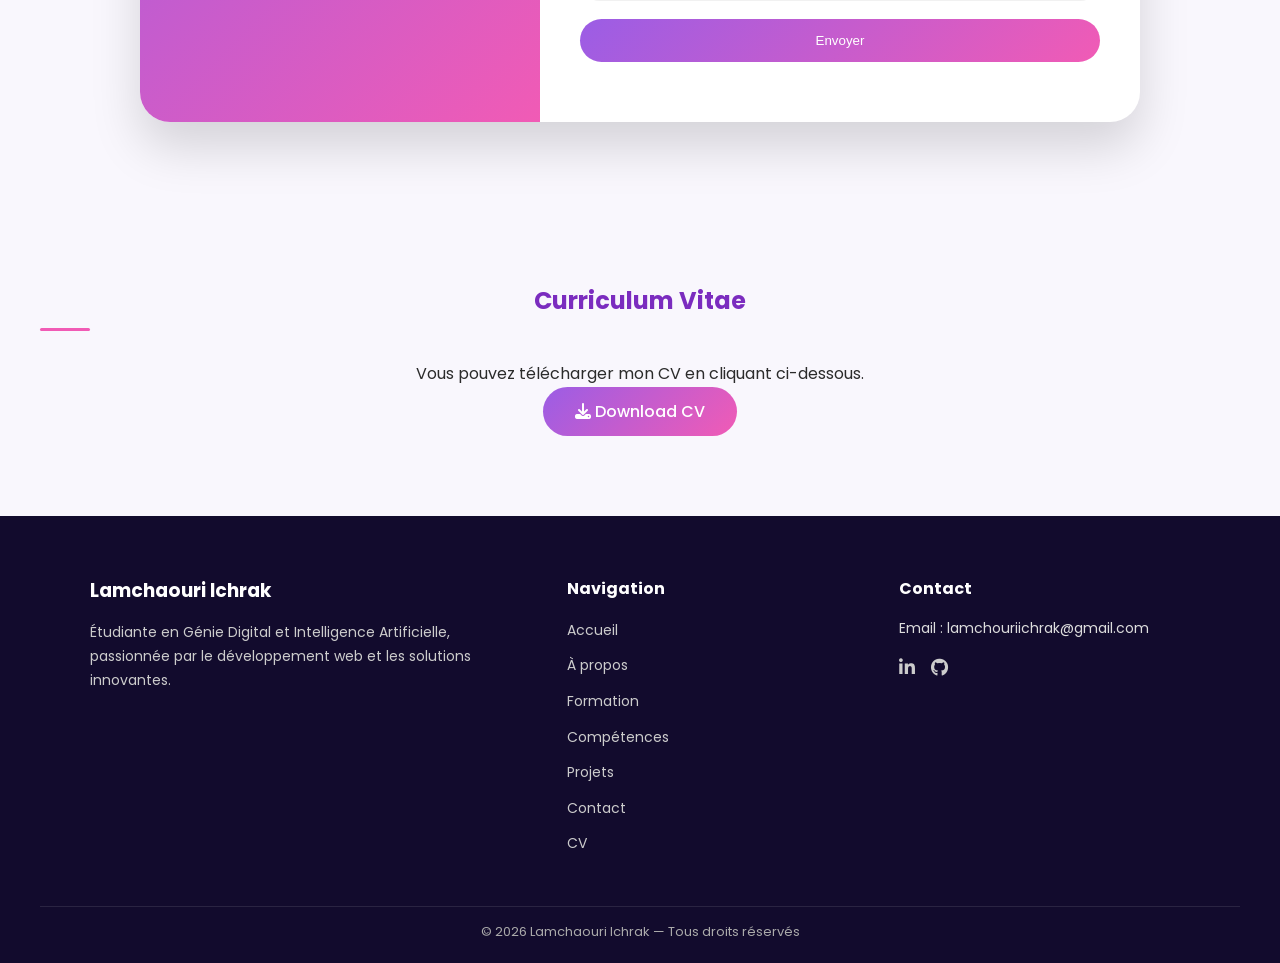
==== commit c771c225: "Update index.html" ====
--- a/index.html
+++ b/index.html
@@ -70,7 +70,7 @@
   <a href="https://github.com/USERNAME" target="_blank">
     <i class="fab fa-github"></i>
   </a>
-  <a href="mailto:nonaleona65@gmail.com">
+  <a href="mailto:lamchouriichrak@gmail.com">
     <i class="fa-solid fa-envelope"></i>
   </a>
 
@@ -94,7 +94,7 @@
   </div>
 
   <div class="home-img">
-    <img src="meee.jpeg" alt="Profile Image">
+    <img src="meee." alt="Profile Image">
   </div>
 </section>
  
@@ -119,14 +119,13 @@
   <section id="about" class="fade-in">
     <h2>À propos de moi</h2>
     <p>
-      Je suis étudiante en Génie Digital et Intelligence Artificielle,
-       avec une solide base en développement web, analyse de données et
-        systèmes intelligents. Mon parcours académique allie rigueur technique 
-        et approche pratique orientée résolution de problèmes.
-     Je m’intéresse particulièrement à la conception de solutions numériques 
-     basées sur les données et à l’application des nouvelles technologies à des
-      problématiques concrètes. Sérieuse, motivée et curieuse, je cherche 
-      continuellement à renforcer mes compétences à travers des projets académiques et professionnels.
+      Je suis étudiante en cycle ingénieur en Génie Digital et Intelligence Artificielle
+      
+      appliqués à la santé, avec un intérêt particulier pour la Data Science, le Machine Learning et 
+      l’Intelligence Artificielle. À travers mes projets académiques et mes expériences professionnelles, 
+      je développe des solutions basées sur les données répondant à des problématiques concrètes, notamment
+      dans le domaine de la santé. Curieuse et rigoureuse, je souhaite approfondir mes compétences en Data & IA
+      et contribuer à des projets innovants à fort impact.
     </p>
   </section>
 
@@ -466,7 +465,7 @@
     <!-- RIGHT -->
     <div class="footer-contact">
       <h4>Contact</h4>
-      <p>Email : lamchaourichrak@gmail.com</p>
+      <p>Email : lamchouriichrak@gmail.com</p>
 
       <div class="footer-socials">
         <a href="https://www.linkedin.com/in/ichrak-lamchaouri"><i class="fab fa-linkedin-in"></i></a>
@@ -477,7 +476,7 @@
   </div>
 
   <div class="footer-bottom">
-    <p>© 2025 Lamchaouri Ichrak — Tous droits réservés</p>
+    <p>© 2026 Lamchaouri Ichrak — Tous droits réservés</p>
   </div>
 </footer>
 
